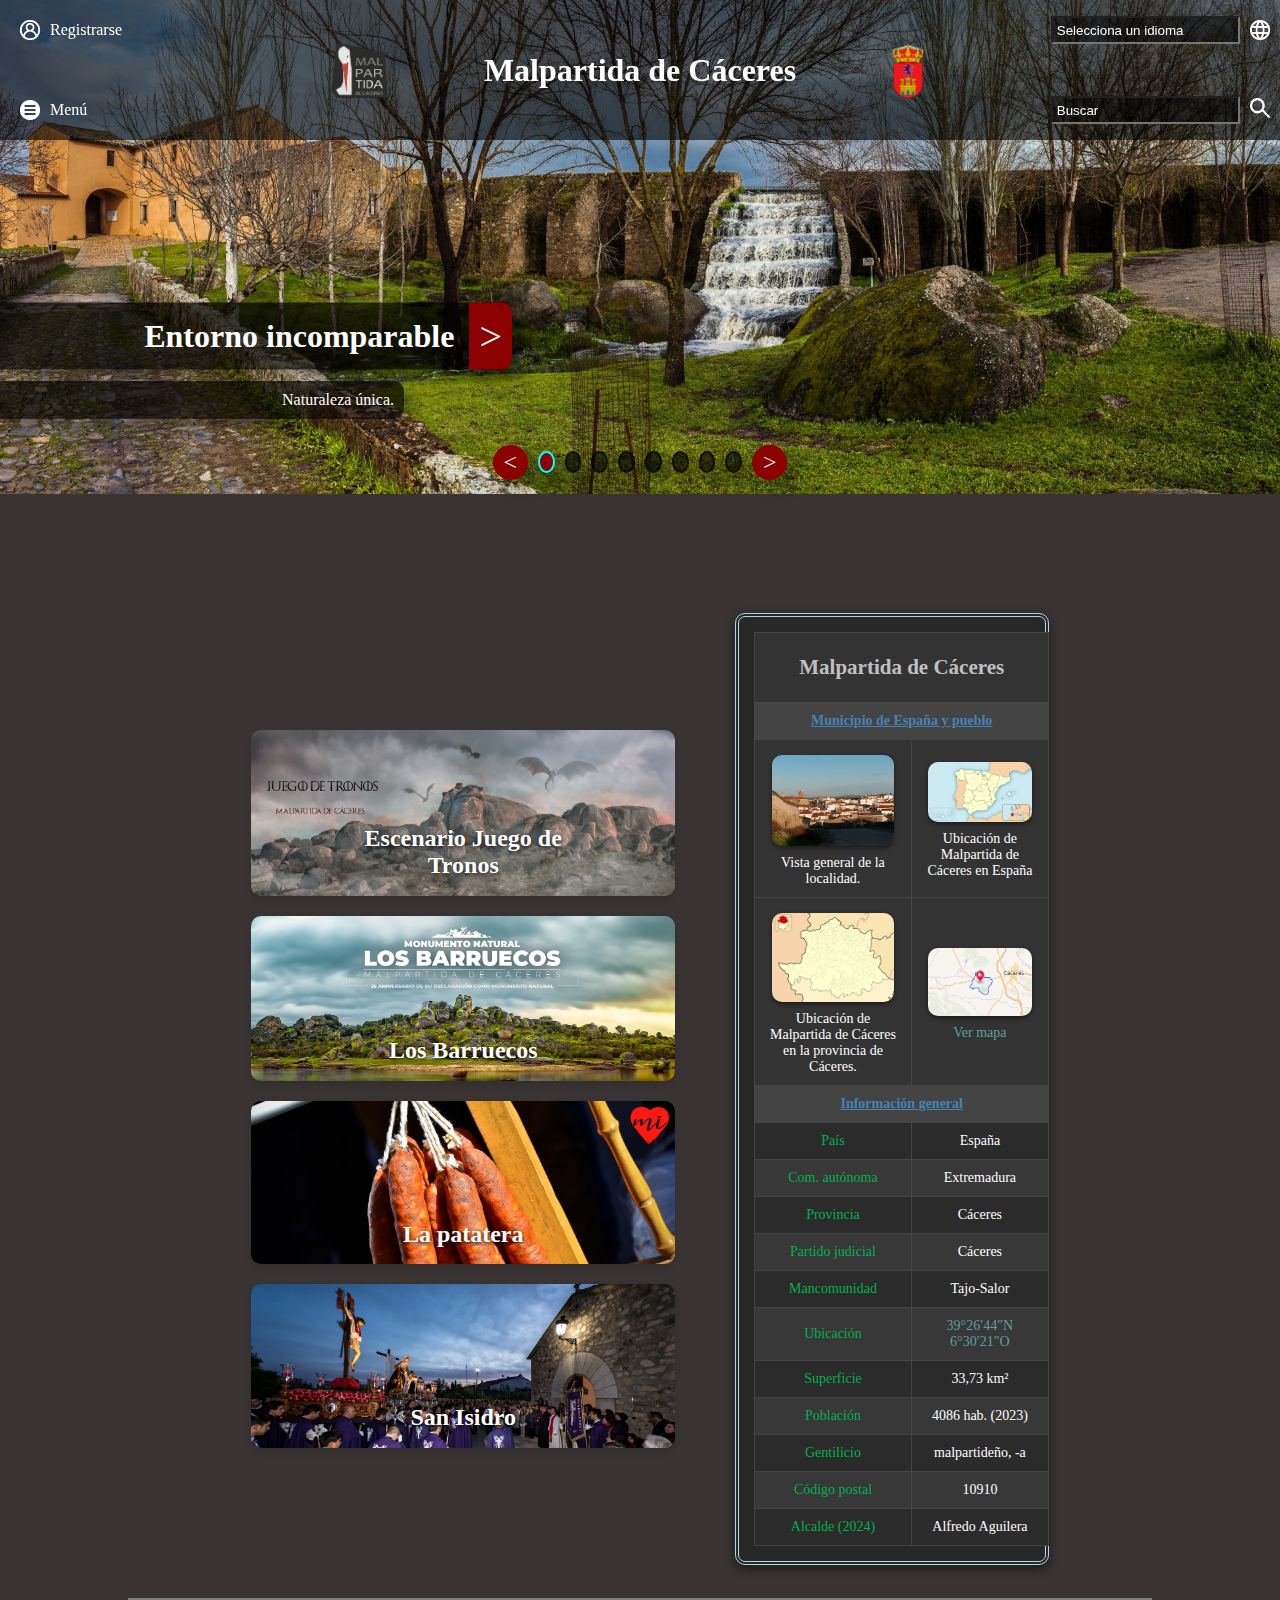
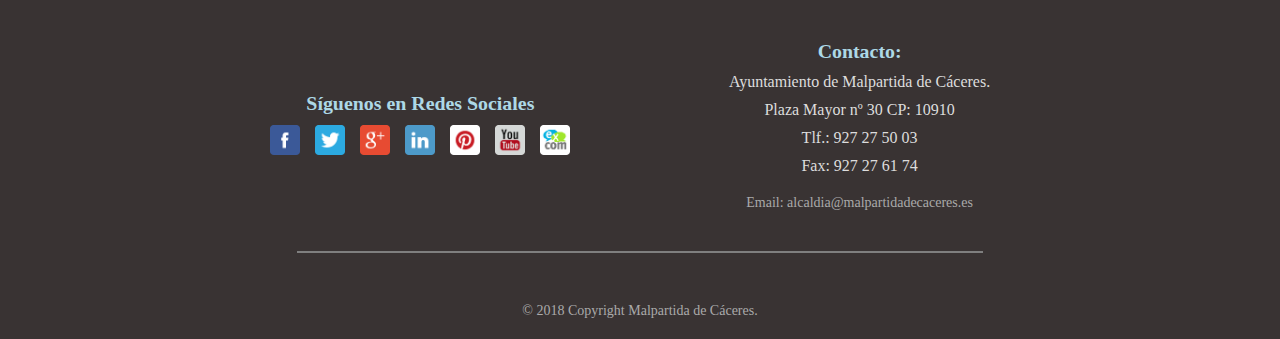
==== html/index.html @ d03bfc74 "Página-Web-DIW" ====
<!DOCTYPE html>
<html lang="it">

<head>
    <!-- Metadatos y configuración básica -->
    <meta charset="UTF-8" name="viewport" content="width=device-width, initial-scale=1.0">
    <title>Malpartida de Cáceres</title>

    <!-- Icono y estilos -->
    <link rel="icon" type="image/png" href="../imagenes/logo.png">
    <link rel="stylesheet" href="../css/index.css" type="text/css">
    <link rel="stylesheet" href="../css/menu.css" type="text/css">
    <link rel="stylesheet" href="../css/pie.css" type="text/css">
    <!-- Script para gestionar idiomas -->
    <script defer src="idiomas.js"></script>
</head>

<body>

    <!-- Encabezado de la página -->
    <header class="encabezado">

        <!-- Primera parte del encabezado (registro e idiomas) -->
        <div id="encabezadoParte1">
            
            <!-- Sección para el registro o login -->
            <div class="seccion1-1">
                <a>
                    <img src="../imagenes/login.png" alt="login.png" id="icono-login">
                    <span>Registrarse</span>
                </a>
            </div>
            
            <!-- Sección para seleccionar idioma -->
            <div class="seccion1-2">
                <!-- Input para seleccionar el idioma -->
                <input list="idiomas-lista" id="idiomas" placeholder="Selecciona un idioma">
                
                <!-- Lista de idiomas disponibles -->
                <datalist id="idiomas-lista">
                    <option value="Español"></option>
                    <option value="Inglés"></option>
                    <option value="Francés"></option>
                    <option value="Alemán"></option>
                    <option value="Italiano"></option>
                </datalist>

                <!-- Icono representativo del idioma -->
                <label for="idioma-selector" class="seccion1-2">
                    <img src="../imagenes/idioma.png" alt="idioma.png" id="icono-idiomas">
                </label>
            </div>

        </div>

        <!-- Segunda parte del encabezado (logo, título, escudo) -->
        <div id="encabezadoParte2">
            <section class="seccion2-1">
                <!-- Logo de la página -->
                <img id="logo" src="../imagenes/logo.png" alt="logo.png" title="Logo de Malpartida de Cáceres">
            </section>
            <section>
                <!-- Título principal de la página -->
                <h1>Malpartida de Cáceres</h1>
            </section>
            <section class="seccion2-2">
                <!-- Escudo de la localidad -->
                <img id="escudo" src="../imagenes/escudo.png" alt="escudo.png" title="Escudo de Malpartida de Cáceres">
            </section>
        </div>

        <!-- Tercera parte del encabezado (menú y búsqueda) -->
        <div id="encabezadoParte3">

            <!-- Botón para abrir el menú -->
            <div class="seccion3-1">
                <label for="menu-checkbox">
                    <img src="../imagenes/menu.png" alt="Menú" id="icono-menu"> 
                    <span>Menú</span>
                </label>
            </div>

            <!-- Campo de búsqueda -->
            <div class="seccion3-2">
                <input type="text" id="cuadro-busqueda" placeholder="Buscar">
                <label for="cuadro-busqueda">
                    <img src="../imagenes/lupa.png" alt="lupa.png" id="icono-lupa">
                </label>
            </div>
            
        </div>

        <!-- Checkbox oculto para controlar el estado del menú -->
        <input type="checkbox" id="menu-checkbox" class="menu-checkbox">

        <!-- Submenú de navegación -->
        <nav class="submenu">
            <ul>
                <li>
                    <a class="menu inicio" href="index.html" data-title="Inicio">
                        <span>
                            <span>Inicio</span>
                        </span>
                    </a>
                </li>
                <li>
                    <a class="menu turismo" href="#" data-title="Turismo">
                        <span>
                            <span>Turismo</span>
                        </span>
                    </a>
                    <ul id="submenu">
                        <li><a href="juegoTronos.html">"Juego de tronos"</a></li>
                        <li><a href="losBarruecos.html">"Los Barruecos"</a></li>
                        <li><a href="laPatatera.html">"La pedida de la patatera"</a></li>
                        <li><a href="sanIsidro.html">"San Isidro"</a></li>
                    </ul>
                </li>
                <li>
                    <a class="menu favoritos" href="#" data-title="Favoritos">
                        <span>
                            <span>Favoritos</span>
                        </span>
                    </a>
                </li>
                <li>
                    <a class="menu mapa" href="mapa.html" data-title="Mapa">
                        <span>
                            <span>Mapa</span>
                        </span>
                    </a>
                </li>
                <li>
                    <a class="menu encuesta" href="encuesta.html" data-title="Encuesta">
                        <span>
                            <span>Encuesta</span>
                        </span>
                    </a>
                </li>
            </ul>
        </nav>

    </header>

    <!-- Contenido principal de la página -->
    <main>
        <!-- Carrusel de imágenes -->
        <div class="carrusel">
            <iframe src="carrusel1.html"></iframe>
        </div>

        <div id="contenedor-principal">

            <section class="galeria">

                <div class="galeria-item">
                    <img src="../imagenes/juego_de_tronos1.jpg" alt="Escenario Juego de Tronos">
                    <h3>Escenario Juego de Tronos</h3>
                </div>

                <div class="galeria-item">
                    <img src="../imagenes/carrusel2.jpg" alt="Monumento Natural Los Barruecos">
                    <h3>Los Barruecos</h3>
                </div>

                <div class="galeria-item">
                    <img src="../imagenes/carrusel6.jpg" alt="Museo Vostell Malpartida">
                    <h3>La patatera</h3>
                </div>

                <div class="galeria-item">
                    <img src="../imagenes/san_isidro1.jpg" alt="Plaza de los Paraguas">
                    <h3>San Isidro</h3>
                </div>

            </section>

            <!-- Tabla de información general -->
            <section id="contendor-tabla">

                <table class="tabla">
                    <!-- Encabezado de la tabla con logo y título -->
                    <tr>
                        <td colspan="2">
                            <table>
                                <tr>
                                    <th>		
                                        <img src="../imagenes/logo.png" alt="Imagen" title="Logo de Malpartida de Cáceres">	
                                    </th>
                                    <th>			
                                        <h2>Malpartida de Cáceres</h2>		
                                    </th>
                                    <th >		
                                        <img src="../imagenes/escudo.png" alt="Imagen" title="Escudo de Malpartida de Cáceres">
                                    </th>
                                </tr>
                            </table>
                        </td>
                    </tr>
                    
                    <!-- Título de la tabla -->
                    <tr>
                        <td colspan="2" class="titulos">Municipio de España y pueblo</td>
                    </tr>
                    
                    <!-- Fila con imágenes y descripciones -->
                    <tr>
                        
                        <td>		
                            <img src="../imagenes/imagen1_tabla.jpeg" alt="Imagen" title="Vista general de la localidad.">
                            <p>Vista general de la localidad.</p>	
                        </td>
                                    
                        <td>			
                            <img src="../imagenes/imagen2_tabla.webp" alt="Imagen" title="Vista general de la localidad.">
                            <p >Ubicación de Malpartida de Cáceres en España</p>
                        </td>
                                    
                    </tr>
                    
                    <!-- Fila con mapa y descripción -->
                    <tr>
                        
                        <td>		
                            <img src="../imagenes/imagen3_tabla.png" alt="Imagen" title="Ubicación de Malpartida de Cáceres en la provincia de Cáceres." >
                            <p>Ubicación de Malpartida de Cáceres en la provincia de Cáceres.</p>	
                        </td>
                                    
                        <td>			
                            <a href="https://es.wikipedia.org/wiki/Malpartida_de_C%C3%A1ceres#/map/0" target="_blank">
                                <img src="../imagenes/mapa.png" alt="Imagen" title="Ver mapa">
                            </a>
                            
                            <a href="https://es.wikipedia.org/wiki/Malpartida_de_C%C3%A1ceres#/map/0" target="_blank">
                                <p title="Ver mapa">Ver mapa</p>
                            </a>
                        </td>
                                    
                    </tr>
                    
                    <!-- Información general -->
                    <tr>
                        <td colspan="2" class="titulos">Información general</td>
                    </tr>
                    
                    <!-- Filas con información clave -->
                    <tr>
                        <td>País</td>
                        <td>España</td>			
                    </tr>
                    <tr>
                        <td>Com. autónoma</td>
                        <td> Extremadura</td>
                    </tr>
                    <tr>
                        <td>Provincia</td>
                        <td>Cáceres</td>
                    </tr>
                    <tr>
                        <td>Partido judicial</td>
                        <td>Cáceres</td>
                    </tr>
                    <tr>
                        <td>Mancomunidad</td>
                        <td>Tajo-Salor</td>
                    </tr>
                    <tr>
                        <td>Ubicación</td>
                        <td>
                            <a href="http://tools.wmflabs.org/geohack/geohack.php?language=es&pagename=Malpartida_de_C%C3%A1ceres&params=39.445575_N_-6.5058549_E_type:city" target="_blank">39°26′44″N 6°30′21″O</a>
                        </td>
                    </tr>
                    <tr>
                        <td>Superficie</td>
                        <td>33,73 km²</td>
                    </tr>
                    <tr>
                        <td>Población</td>
                        <td>4086 hab. (2023)</td>
                    </tr>
                    <tr>
                        <td>Gentilicio</td>
                        <td>malpartideño, -a</td>
                    </tr>
                    <tr>
                        <td>Código postal</td>
                        <td>10910</td>
                    </tr>
                    <tr>
                        <td>Alcalde (2024)</td>
                        <td>Alfredo Aguilera</td>
                    </tr>
                    
                </table>

            </section>

        </div>

        <hr>

    </main>

    <footer>

        <div class="redes-sociales">

            <h3>Síguenos en Redes Sociales</h3>

            <nav>
                <a href="https://www.facebook.com/malpartidadecaceres" target="_blank">
                    <img src="../imagenes/boton_facebook.png" alt="Botón de Facebook" title="Dale a Me Guate en Facebook">
                </a>
                <a href="https://twitter.com/Malpartida_cc" target="_blank">
                    <img src="../imagenes/boton_twitter.png" alt="Botón de Twitter" title="Sígueme en Twitter">
                </a>
                <a href="https://plus.google.com/u/0/+MalpartidadeC%C3%A1ceres/posts" target="_blank">
                    <img src="../imagenes/boton_google.png" alt="Botón de Google" title="Añádeme a tus círculos">
                </a>
                <a href="https://www.linkedin.com/in/aytomalpartidadecaceres" target="_blank">
                    <img src="../imagenes/boton_linkedin.png" alt="Botón de Linkedin" title="Contacta conmigo en Linkedin">
                </a>
                <a href="http://www.pinterest.com/malpartidacc/" target="_blank">
                    <img src="../imagenes/boton_pinterest.png" alt="Botón de Pinterest" title="Sígueme en Pinterest">
                </a>
                <a href="http://www.youtube.com/channel/UCp-bf36ZuMCjM9Tm2NIQTvg" target="_blank">
                    <img src="../imagenes/boton_youtube.png" alt="Botón de YouTube" title="Sígueme en YouTube">
                </a>
                <a href="https://www.extremadura.com/perfil-de-malpartida-de-caceres" target="_blank">
                    <img src="../imagenes/boton_extremadura.png" alt="Botón de Extremadura" title="Sígueme en Extremadura.com">
                </a>
            </nav>

        </div>
    
        <div class="contacto">
            <h3>Contacto: </h3>
            <p>Ayuntamiento de Malpartida de Cáceres.</p>
            <p>Plaza Mayor nº 30 CP: 10910</p>
            <p>Tlf.: 927 27 50 03</p>
            <p>Fax: 927 27 61 74</p>
            <p>Email: alcaldia@malpartidadecaceres.es</p>
        </div>
        
        <hr/>
            
        <p>© 2018 Copyright Malpartida de Cáceres.</p>

    </footer>

</body>

</html>
---- css/index.css ----
/* Configuración global para eliminar márgenes y paddings por defecto */
* {
    margin: 0;
    padding: 0;
    box-sizing: border-box; /* Incluye bordes y padding en el tamaño total */
}

/* Estilo general del body */
body {
    /* Fondo de la página (imagen comentada y color de fondo) */
    /*background-image: url(../imagenes/fondo.png);*/
    background-color: #393333; /* Fondo oscuro */
    color: white; /* Texto blanco */
    display: flex; /* Contenedor flexible */
    justify-content: center; /* Centra el contenido horizontalmente */
    flex-wrap: wrap; /* Permite que los elementos se ajusten en filas */
}

/* Estilo para el contenedor del carrusel */
.carrusel {
    max-width: 100%; /* Ocupa todo el ancho disponible */
    height: auto; /* Ajusta automáticamente la altura */
    padding: 0; /* Sin espaciado interno */
    border: none; /* Sin borde */
    z-index: 0; /* Coloca detrás de otros elementos */
}

/* Iframe dentro del carrusel */
.carrusel iframe {
    width: 100%; /* Ocupa todo el ancho disponible */
    max-width: 100vw; /* Evita desbordamientos horizontales */
    height: 600px; /* Altura fija */
    border: none; /* Sin borde */
    margin: 0; /* Sin margen */
    padding: 0; /* Sin espaciado interno */
    display: block; /* Mostrar como bloque */
    object-fit: cover; /* Ajusta el contenido del iframe para cubrir el espacio */
}

/* Contenedor principal que agrupa galería y tabla */
#contenedor-principal {
    display: flex; /* Contenedor flexible */
    justify-content: center; /* Espacio igual entre galería y tabla */
    align-items: center; /* Centrado vertical */
    gap: 40px; /* Espaciado entre los elementos */
    padding: 1%; /* Espaciado interno */
    flex-wrap: wrap; /* Permite reorganizar elementos en pantallas pequeñas */
}

/* Contenedor para la tabla */
#contendor-tabla {
    max-width: 25%; /* La tabla ocupa el 25% del ancho principal */
    background-color: #282828; /* Fondo gris oscuro */
    border: 4px double #ADD8E6; /* Borde doble azul claro */
    border-radius: 10px; /* Bordes redondeados */
    padding: 15px; /* Espaciado interno */
    box-shadow: 0 4px 10px rgba(0, 0, 0, 0.5); /* Sombra para realce */
}

/* Estilo para la tabla */
.tabla {
    width: 100%; /* Ocupa todo el ancho del contenedor */
    border-spacing: 0; /* Sin espacios entre celdas */
    border-collapse: collapse; /* Unir bordes */
    background-color: #333333; /* Fondo oscuro */
    color: #FFFFFF; /* Texto blanco */
    font-size: 14px; /* Tamaño del texto */
    margin-right: 20%; /* Separación lateral */
}

/* Título de la tabla */
.tabla h2 {
    white-space: nowrap; /* Evita que el texto se corte en varias líneas */
    color: #C0C0C0; /* Texto gris claro */
    margin: 0; /* Sin margen */
    text-align: center; /* Centra el título */
}

/* Primera fila de la tabla */
.tabla tr:first-child td table tr th {
    border: none; /* Sin borde en las celdas */
}

/* Imágenes dentro de la tabla */
.tabla img {
    max-width: 90%; /* Reduce ligeramente el tamaño máximo */
    height: auto; /* Ajusta la altura automáticamente */
    border-radius: 5px; /* Bordes redondeados */
    margin: 5px 0; /* Margen superior e inferior */
}

/* Celdas de la tabla */
.tabla th, .tabla td {
    padding: 10px; /* Espaciado interno en celdas */
    border: 1px solid #444; /* Bordes finos y oscuros */
    text-align: center; /* Centra el texto */
}

/* Estilo para títulos dentro de la tabla */
.titulos {
    background-color: #444; /* Fondo gris oscuro */
    font-weight: bold; /* Texto en negrita */
    text-decoration: underline; /* Subraya el texto */
    color: #4682B4; /* Texto azul claro */
    padding: 8px; /* Espaciado interno */
    text-align: center; /* Centra el texto */
}

/* Estilo para encabezados de tabla */
.table-header {
    background-color: #555; /* Fondo ligeramente más oscuro */
    color: white; /* Texto blanco */
}

/* Filas impares entre la 6ª y 16ª fila de la tabla */
table tr:nth-child(odd):nth-child(n+6):nth-child(-n+16) {
    background-color: #383838; /* Fondo gris claro */
}

/* Estilo para filas pares entre la 6ª y 16ª fila de la tabla */
table tr:nth-child(even):nth-child(n+6):nth-child(-n+16) {
    background-color: #2b2b2b; /* Fondo gris oscuro */
}

/* Estilo para la primera celda de las filas entre la 6ª y 16ª fila */
tr:nth-child(n+6):nth-child(-n+16) td:nth-child(1) {
    color: #00B050; /* Texto en verde */
}

/* Estilo general para enlaces dentro de la tabla */
table a {
    color: #5F9EA0; /* Color azul verdoso */
    text-decoration: none; /* Sin subrayado por defecto */
}

/* Estilo para enlaces al pasar el ratón */
table a:hover {
    text-decoration: underline; /* Subrayado en hover */
}

/* Estilo para imágenes dentro de celdas de la tabla */
.tabla td img {
    border-radius: 10px; /* Bordes redondeados */
    box-shadow: 0 2px 4px rgba(0, 0, 0, 0.5); /* Sombra sutil */
}

/* Contenedor de la galería */
.galeria {
    display: grid; /* Configuración en cuadrícula */
    grid-template-columns: repeat(1, 1fr); /* Una sola columna */
    gap: 20px; /* Espacio entre elementos de la cuadrícula */
    max-width: 37%; /* Ocupa el 37% del ancho del contenedor principal */
    padding: 20px; /* Espaciado interno */
}

/* Elementos individuales dentro de la galería */
.galeria-item {
    position: relative; /* Posicionamiento relativo para superponer contenido */
    overflow: hidden; /* Oculta contenido desbordante */
    border-radius: 10px; /* Bordes redondeados */
    box-shadow: 0 4px 6px rgba(0, 0, 0, 0.1); /* Sombra ligera */
    transition: transform 0.3s ease, box-shadow 0.3s ease; /* Transiciones suaves */
}

/* Efecto hover en elementos de la galería */
.galeria-item:hover {
    transform: scale(1.05); /* Aumenta ligeramente el tamaño */
    box-shadow: 0 8px 12px rgba(0, 0, 0, 0.2); /* Sombra más intensa */
}

/* Imágenes dentro de los elementos de la galería */
.galeria-item img {
    width: 100%; /* Ocupa todo el ancho disponible */
    height: auto; /* Ajusta automáticamente la altura */
    display: block; /* Mostrar como bloque */
    transition: opacity 0.3s ease; /* Transición suave para la opacidad */
}

/* Efecto hover en imágenes de la galería */
.galeria-item:hover img {
    opacity: 0.85; /* Reduce ligeramente el brillo */
}

/* Títulos superpuestos dentro de los elementos de la galería */
.galeria-item h3 {
    position: absolute; /* Posicionamiento absoluto dentro del elemento */
    bottom: 10%; /* Ubicación a 10% del borde inferior */
    left: 50%; /* Centra horizontalmente */
    transform: translateX(-50%); /* Ajuste horizontal para centrado */
    color: white; /* Texto blanco */
    font-size: 1.5em; /* Tamaño del texto */
    text-align: center; /* Centra el texto */
    text-shadow: 0 2px 4px rgba(0, 0, 0, 0.8); /* Sombra para mejorar legibilidad */
    pointer-events: none; /* Evita interacción con el texto */
}

/* Responsividad para pantallas medianas (tablets) */
@media (max-width: 1024px) {
    #contenedor-principal {
        flex-direction: column; /* Reorganizar elementos en columna */
        align-items: center; /* Centrar horizontalmente los elementos */
        gap: 20px; /* Reducir el espacio entre elementos */
    }

    .galeria {
        max-width: 80%; /* La galería ocupa el 80% del ancho */
        grid-template-columns: 1fr 1fr; /* Dos columnas para mantener un buen diseño */
        gap: 15px; /* Ajustar el espaciado */
    }

    #contendor-tabla {
        max-width: 50%; /* La tabla ocupa casi todo el ancho */
        margin-bottom: 15px; /* Añadir espacio inferior */
    }

    .tabla {
        font-size: 12px; /* Reducir ligeramente el tamaño del texto en la tabla */
    }

    .tabla h2 {
        font-size: 16px; /* Reducir el tamaño del encabezado */
    }

    .carrusel iframe {
        height: 400px; /* Ajustar la altura del iframe para pantallas medianas */
        object-fit: cover; /* Mantener proporción */
    }

    .galeria-item h3 {
        font-size: 1.2em; /* Reducir el tamaño del texto en los títulos de la galería */
    }
}


/* Responsividad para pantallas pequeñas */
@media (max-width: 768px) {
    #contenedor-principal {
        flex-direction: column; /* Reorganizar elementos en columna */
        align-items: center; /* Centrar horizontalmente los elementos */
    }

    .galeria {
        max-width: 100%; /* La galería ocupa todo el ancho */
        grid-template-columns: 1fr; /* Una sola columna */
    }

    #contendor-tabla {
        max-width: 90%; /* La tabla ocupa todo el ancho */
        margin-bottom: 20px; /* Añadir espacio inferior */
    }

    .carrusel iframe {
        height: 300px; /* Reducir la altura del iframe */
        object-fit: cover; /* Asegurarse de que el contenido se vea bien */
    }

}
---- css/menu.css ----
.encabezado {
    background-color: rgba(0, 0, 0, 0.6); /* Fondo oscuro transparente */
    margin: 0;
    padding: 0;
    width: 100%;
    height: auto;
    box-sizing: border-box;
    padding: 10px;
    color: white;
    position: fixed;
    z-index: 100;
}

#encabezadoParte1, #encabezadoParte2, #encabezadoParte3{
    display: flex;
    justify-content: space-between;
    align-items: center;
    height: 40px;
}

#encabezadoParte2 h1, .seccion2-1, .seccion2-2 {
    
    white-space: nowrap;
    font-size: 2em;
    max-width: 30%;
    text-align: center;

}

.seccion2-1 {
    display: flex;
    justify-content: flex-end;
}

.seccion2-2 {
    display: flex;
    justify-content: flex-start;
}

#encabezadoParte2 section:nth-child(2) {
    padding-left: 2%;
    padding-right: 2%;
    font-family:Cambria, Cochin, Georgia, Times, 'Times New Roman', serif;
}

#icono-login, #icono-idiomas, #icono-menu, #icono-lupa {

    max-width: 20px; /* Ajusta el tamaño de ícono aquí */
    max-height: 20px;

}

.seccion1-2, .seccion3-2 {

    display: flex;
    align-items: center;
    justify-content: right;
    gap: 10px; /* Espaciado entre la imagen y el texto */

}

#idiomas, #cuadro-busqueda {

    background-color: rgba(0, 0, 0, 0.5);
    padding: 2%;
    color: white;

}

#idiomas::placeholder, #cuadro-busqueda::placeholder {

    color: white;

}

.seccion1-1>a, .seccion3-1>label {

    display: flex;
    align-items: center;
    justify-content: left;
    gap: 10px; /* Espaciado entre la imagen y el texto */
    padding: 10px;

}

.seccion1-1:hover, .seccion3-1:hover,
#idiomas:hover, #cuadro-busqueda:hover,
#idiomas:focus, #cuadro-busqueda:focus {

    border: 1px solid  #00FFFF;
    background-color: darkred;
    box-shadow: 0 0 10px #00FFFF; /* Efecto de brillo */

}

#logo {

    max-width: 15%;
    max-height: auto;

}

#escudo {

    max-width: 8.5%;
    max-height: auto;

}

/* Ocultar el checkbox (controlador del menú) */
.menu-checkbox {
    display: none;
}

/* Submenú oculto por defecto */
.submenu {
    display: none;
}

/* Mostrar el submenú cuando el checkbox está marcado */
.menu-checkbox:checked + .submenu {
    display: block;
}

.submenu {

    max-width: 100%; /* Ancho completo del contenedor */
    height: 55px;
    background-color: rgba(0, 0, 0, 0.4); /* Fondo del menú */
    border-radius: 15px; /* Bordes redondeados */
    overflow: hidden; /* Evita desbordamientos */
    margin-top: 1%;
    text-align: center;

}

/* Menú horizontal con transiciones */
/* Formato general de cada item */
.menu {
    display: inline-block;
    position: relative;
    height: auto;
    width: 20%;
    margin-left: 0;
    overflow: hidden;
}

/* Bordes superiores */
.menu.inicio {
    border-top: #b81800 0.4em solid;
}

.menu.turismo {
    border-top: #00a53c 0.4em solid;
}

.menu.favoritos {
    border-top: rgb(0, 94, 255) 0.4em solid;
}

.menu.mapa {
    border-top: #ffc000 0.4em solid;
}

.menu.encuesta {
    border-top: #9600b4 0.4em solid;
}

/* Atributos y transición */
.menu>span {
    display: block;
    position: absolute;
    overflow: hidden;
    left: 0;
    top: 0;
    width: 100%;
    height: 0%;
    transition: 0.5s ease-in-out;
    -webkit-transition: 0.5s ease-in-out;
}

.menu:after,
.menu>span>span {
    display: block;
    text-align: center;
    border-radius: 0em;
    padding: 1em 0em;
    padding-bottom: 1em;
}

.menu:after {
    content: attr(data-title);
    width: 100%;
    color: #fff;
}

.menu>span>span {
    width: 100%;
    color: #fff;
}

.menu.inicio>span>span {
    background: #b81800;
}

.menu.turismo>span>span {
    background: #00a53c;
}

.menu.favoritos>span>span {
    background: rgb(0, 94, 255);
}

.menu.mapa>span>span {
    background: #ffc000;
}

.menu.encuesta>span>span {
    background: #9600b4;
}

/* Lo que pasa con hover */
.menu:hover>span {
    height: 100%;
}

/* Dando formato a lista */
ul {
    list-style-type: none;
    margin: 0;
    padding: 0;
}

li a {
    display: inline;
    float: left;
    text-decoration: none;
    font-family: sans;
}

.verde:hover {
    background: #00a53c; 
}

#submenu {
    left: 20.3%;
    opacity: 0;
    position: absolute;
    top: 30%;
    visibility: hidden;
    z-index: 1;
    width: 19.8%;
}

li:hover ul#submenu {
    opacity: 1;
    top: 95.5%;
    visibility: visible;
}

#submenu li {
    width: 100%;
}

#submenu a:link {
    background: #00a53c;
}

#submenu a:visited {
    background: #9600b4;
}

#submenu a:focus {
    background: #ffc000;
}

#submenu a:hover {
    background: #DF4B05;
}

#submenu a:active {
    background: #b81800;
}

#submenu a {
    background-color: rgba(0, 0, 0, 0.4); /* Fondo del menú */
    text-decoration: none;
    color: white;
    padding: 2%;
    width: 100%;
}
---- css/pie.css ----
/* Estilo principal del footer */
footer {
    max-width: 100%; /* El footer ocupa todo el ancho disponible */
    background-color: #393333; /* Fondo oscuro */
    display: flex; /* Contenedor flexible */
    flex-direction: row; /* Por defecto, los elementos se colocan en fila */
    align-items: center; /* Centrar verticalmente los elementos */
    justify-content: space-between; /* Espaciar elementos hacia los extremos */
    padding: 20px; /* Espaciado interno */
    font-size: 17px; /* Tamaño del texto */
    color: #FFF; /* Color blanco del texto */
    gap: 20px; /* Espaciado entre elementos */
    flex-wrap: wrap; /* Permitir que los elementos se envuelvan en pantallas pequeñas */
}

/* Estilo de los encabezados en el footer */
h3 {
    color: #ADD8E6; /* Color azul claro */
    transition: color 0.3s; /* Transición suave en hover */
    margin: 0%; /* Elimina márgenes */
}

/* Estilo de la sección de redes sociales */
.redes-sociales {
    flex: 1 1 15%; /* Ocupa hasta el 15% del ancho del contenedor */
    display: flex;
    flex-direction: column; /* Elementos en columna */
    align-items: center; /* Centrar elementos horizontalmente */
    text-align: left; /* Texto alineado a la izquierda */
    gap: 10px; /* Espaciado entre los elementos */
}

/* Navegación de las redes sociales */
.redes-sociales nav {
    display: flex;
    flex-wrap: wrap; /* Permitir que los iconos se ajusten en filas */
    gap: 15px; /* Espaciado entre iconos */
}

/* Iconos de redes sociales */
.redes-sociales nav a {
    text-decoration: none; /* Sin subrayado */
}

.redes-sociales img {
    max-width: 30px; /* Tamaño máximo de los iconos */
    height: auto; /* Mantener proporciones */
    transition: transform 0.3s ease; /* Transición suave para hover */
}

/* Efecto hover en iconos */
.redes-sociales img:hover {
    transform: scale(1.1); /* Aumenta ligeramente el tamaño */
}

/* Estilo de la sección de contacto */
.contacto {
    flex: 1 1 15%; /* Ocupa hasta el 15% del ancho del contenedor */
    display: flex;
    flex-direction: column; /* Elementos en columna */
    align-items: center; /* Centrar horizontalmente */
    text-align: center; /* Texto centrado */
    gap: 10px; /* Espaciado entre elementos */
    margin: auto; /* Centrar en el eje principal */
}

/* Texto dentro de la sección de contacto */
.contacto p {
    font-size: 16px; /* Tamaño de fuente */
    color: #DDD; /* Color gris claro */
    padding: 0;
    margin: 0;
}

/* Separador horizontal */
hr {
    width: 80%; /* Ancho del separador */
    margin: 20px auto; /* Centrar y dar espacio vertical */
    border: 1px solid #7F7F7F; /* Color y grosor del separador */
}

/* Última línea del footer */
footer p:last-child {
    flex: 1 1 20%; /* Ocupa hasta el 20% del ancho */
    align-items: center;
    text-align: center;
    justify-content: center;
    font-size: 14px; /* Tamaño más pequeño */
    color: #AAA; /* Color gris claro */
    margin-top: 10px;
}

/* --- Responsividad para pantallas medianas (máximo 1024px) --- */
@media (max-width: 1024px) {
    footer {
        flex-direction: column; /* Coloca elementos en columna */
        align-items: center; /* Centra elementos horizontalmente */
        gap: 30px; /* Aumenta el espacio entre secciones */
    }

    .redes-sociales, .contacto {
        flex: 1 1 100%; /* Ocupan todo el ancho del contenedor */
        text-align: center; /* Centrar texto */
    }

    .redes-sociales nav {
        justify-content: center; /* Centrar los iconos horizontalmente */
    }

    .contacto p {
        font-size: 15px; /* Reducir tamaño del texto */
    }

    hr {
        width: 90%; /* Ampliar el ancho del separador */
    }
}

/* --- Responsividad para pantallas pequeñas (máximo 768px) --- */
@media (max-width: 768px) {
    footer {
        flex-direction: column; /* Apila elementos en columna */
        align-items: center; /* Centrar horizontalmente */
        gap: 20px; /* Reducir espacio entre elementos */
    }

    .redes-sociales, .contacto {
        flex: 1 1 100%; /* Usar todo el ancho disponible */
        align-items: center; /* Centrar elementos */
        text-align: center; /* Centrar texto */
    }

    .redes-sociales nav {
        justify-content: center; /* Centrar iconos de redes sociales */
    }

    .redes-sociales img {
        max-width: 40px; /* Aumentar ligeramente el tamaño de iconos */
    }

    .contacto p {
        font-size: 14px; /* Reducir tamaño del texto */
    }

    hr {
        width: 95%; /* Ampliar el ancho del separador */
    }
}
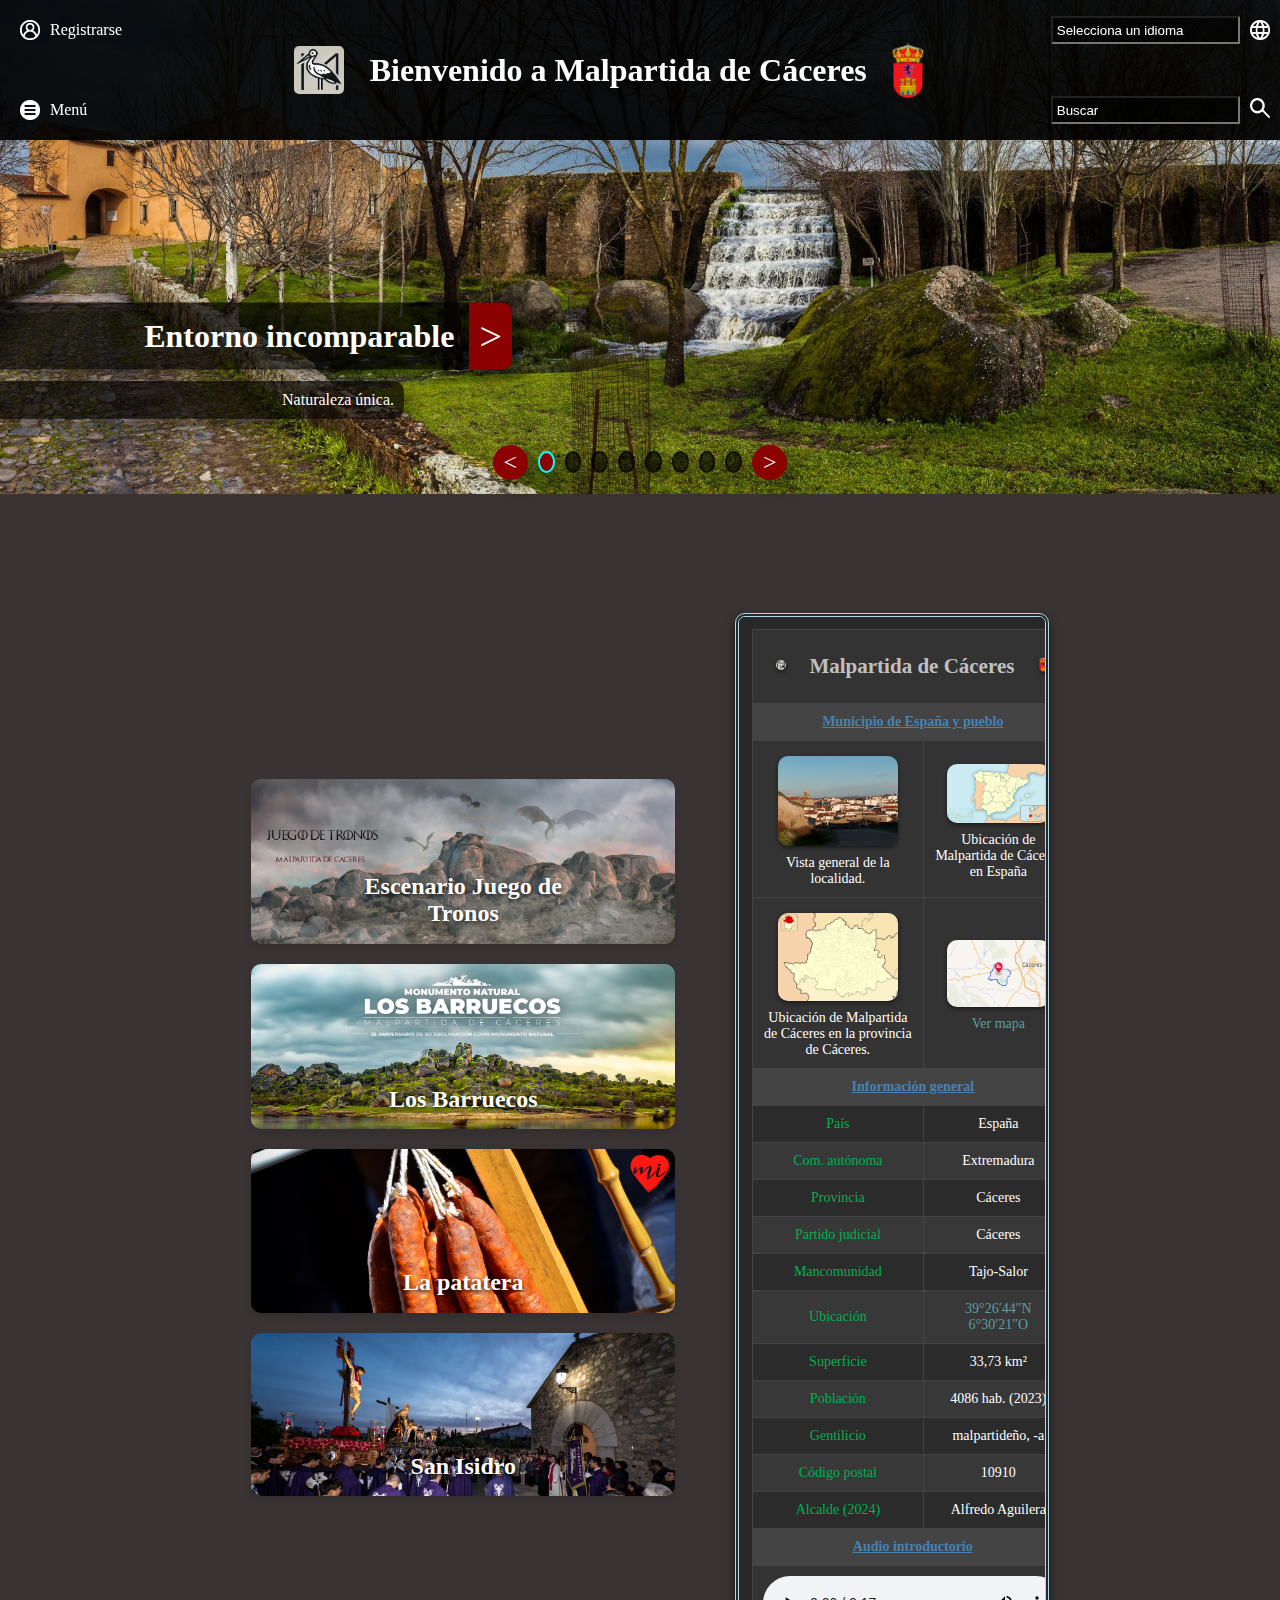
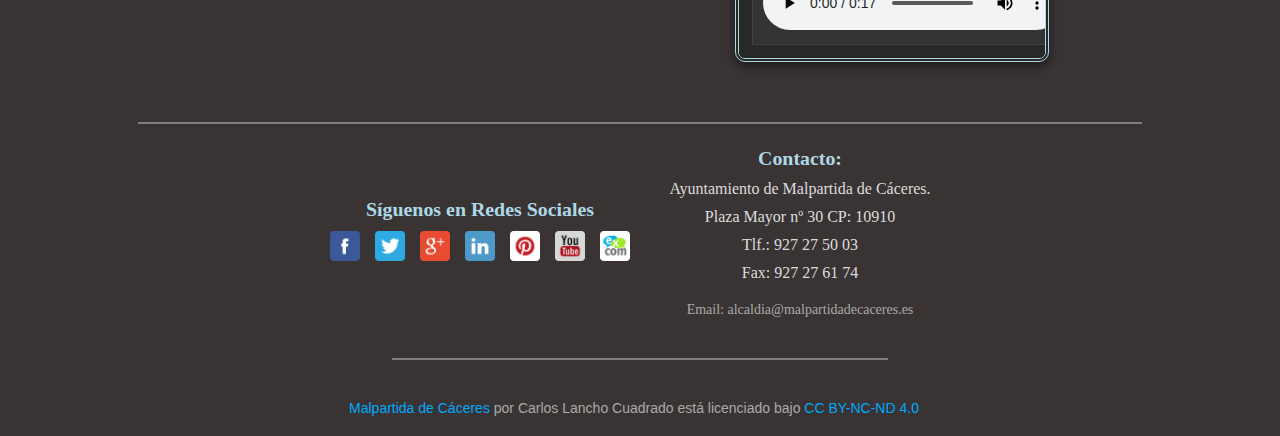
==== commit d44d2115: "Añadido nuevo diseño en la página principal" ====
--- a/html/index.html
+++ b/html/index.html
@@ -1,5 +1,5 @@
 <!DOCTYPE html>
-<html lang="it">
+<html lang="es">
 
 <head>
     <!-- Metadatos y configuración básica -->
@@ -7,140 +7,133 @@
     <title>Malpartida de Cáceres</title>
 
     <!-- Icono y estilos -->
-    <link rel="icon" type="image/png" href="../imagenes/logo.png">
+    <link rel="icon" type="image/x-icon" href="../imagenes/favicon.ico">
     <link rel="stylesheet" href="../css/index.css" type="text/css">
     <link rel="stylesheet" href="../css/menu.css" type="text/css">
     <link rel="stylesheet" href="../css/pie.css" type="text/css">
     <!-- Script para gestionar idiomas -->
-    <script defer src="idiomas.js"></script>
+    <script defer src="../js/idiomas.js"></script>
+
+    <script src="../js/busqueda.js"></script>
 </head>
 
 <body>
 
     <!-- Encabezado de la página -->
     <header class="encabezado">
-
-        <!-- Primera parte del encabezado (registro e idiomas) -->
+        <!-- Primera parte del encabezado: Login y selector de idioma -->
         <div id="encabezadoParte1">
-            
-            <!-- Sección para el registro o login -->
             <div class="seccion1-1">
+                <!-- Botón de login -->
                 <a>
                     <img src="../imagenes/login.png" alt="login.png" id="icono-login">
-                    <span>Registrarse</span>
+                    <span data-translate="registrarse">Registrarse</span>
                 </a>
             </div>
-            
-            <!-- Sección para seleccionar idioma -->
             <div class="seccion1-2">
-                <!-- Input para seleccionar el idioma -->
-                <input list="idiomas-lista" id="idiomas" placeholder="Selecciona un idioma">
-                
-                <!-- Lista de idiomas disponibles -->
+                <!-- Selector de idioma con datalist -->
+                <input list="idiomas-lista" id="idiomas" placeholder="Selecciona un idioma" data-translate="selecciona_idioma">
                 <datalist id="idiomas-lista">
                     <option value="Español"></option>
                     <option value="Inglés"></option>
                     <option value="Francés"></option>
-                    <option value="Alemán"></option>
-                    <option value="Italiano"></option>
                 </datalist>
-
-                <!-- Icono representativo del idioma -->
                 <label for="idioma-selector" class="seccion1-2">
                     <img src="../imagenes/idioma.png" alt="idioma.png" id="icono-idiomas">
                 </label>
             </div>
-
-        </div>
-
-        <!-- Segunda parte del encabezado (logo, título, escudo) -->
+        </div>
+    
+        <!-- Segunda parte del encabezado: Logo, título y escudo -->
         <div id="encabezadoParte2">
             <section class="seccion2-1">
-                <!-- Logo de la página -->
-                <img id="logo" src="../imagenes/logo.png" alt="logo.png" title="Logo de Malpartida de Cáceres">
+                <!-- Logo de Malpartida de Cáceres -->
+                <img id="logo" src="../imagenes/Logotipo2.jpg" alt="logo.png" title="Logo de Malpartida de Cáceres">
             </section>
             <section>
-                <!-- Título principal de la página -->
-                <h1>Malpartida de Cáceres</h1>
+                <!-- Título principal del sitio -->
+                <h1 data-translate="bienvenido">Bienvenido a Malpartida de Cáceres</h1>
             </section>
             <section class="seccion2-2">
-                <!-- Escudo de la localidad -->
+                <!-- Escudo del municipio -->
                 <img id="escudo" src="../imagenes/escudo.png" alt="escudo.png" title="Escudo de Malpartida de Cáceres">
             </section>
         </div>
-
-        <!-- Tercera parte del encabezado (menú y búsqueda) -->
+    
+        <!-- Tercera parte del encabezado: Menú y búsqueda -->
         <div id="encabezadoParte3">
-
-            <!-- Botón para abrir el menú -->
             <div class="seccion3-1">
+                <!-- Icono y botón del menú desplegable -->
                 <label for="menu-checkbox">
-                    <img src="../imagenes/menu.png" alt="Menú" id="icono-menu"> 
-                    <span>Menú</span>
+                    <img src="../imagenes/menu.png" alt="Menú" id="icono-menu">
+                    <span data-translate="menu">Menú</span>
                 </label>
             </div>
-
-            <!-- Campo de búsqueda -->
             <div class="seccion3-2">
-                <input type="text" id="cuadro-busqueda" placeholder="Buscar">
+                <!-- Cuadro de búsqueda -->
+                <input type="text" id="cuadro-busqueda" placeholder="Buscar" data-translate="buscar">
                 <label for="cuadro-busqueda">
                     <img src="../imagenes/lupa.png" alt="lupa.png" id="icono-lupa">
                 </label>
             </div>
-            
-        </div>
-
-        <!-- Checkbox oculto para controlar el estado del menú -->
+        </div>
+    
+        <!-- Checkbox oculto para el control del menú desplegable -->
         <input type="checkbox" id="menu-checkbox" class="menu-checkbox">
-
-        <!-- Submenú de navegación -->
+    
+        <!-- Navegación del submenú -->
         <nav class="submenu">
             <ul>
+                <!-- Enlace al inicio -->
                 <li>
                     <a class="menu inicio" href="index.html" data-title="Inicio">
                         <span>
-                            <span>Inicio</span>
+                            <span data-translate="inicio">Inicio</span>
                         </span>
                     </a>
                 </li>
+                <!-- Enlace al turismo con submenú -->
                 <li>
                     <a class="menu turismo" href="#" data-title="Turismo">
                         <span>
-                            <span>Turismo</span>
+                            <span data-translate="turismo">Turismo</span>
                         </span>
                     </a>
                     <ul id="submenu">
-                        <li><a href="juegoTronos.html">"Juego de tronos"</a></li>
-                        <li><a href="losBarruecos.html">"Los Barruecos"</a></li>
-                        <li><a href="laPatatera.html">"La pedida de la patatera"</a></li>
-                        <li><a href="sanIsidro.html">"San Isidro"</a></li>
+                        <li><a href="juegoTronos.html" data-translate="juego_tronos_titulo">"Juego de Tronos"</a></li>
+                        <li><a href="losBarruecos.html" data-translate="los_barruecos_titulo">"Los Barruecos"</a></li>
+                        <li><a href="laPatatera.html" data-translate="la_patatera_titulo">"La pedida de la patatera"</a></li>
+                        <li><a href="sanIsidro.html" data-translate="san_isidro_titulo">"San Isidro"</a></li>
                     </ul>
                 </li>
+                <!-- Enlace a favoritos -->
                 <li>
                     <a class="menu favoritos" href="#" data-title="Favoritos">
                         <span>
-                            <span>Favoritos</span>
+                            <span data-translate="favoritos">Favoritos</span>
                         </span>
                     </a>
                 </li>
+                <!-- Enlace al mapa -->
                 <li>
                     <a class="menu mapa" href="mapa.html" data-title="Mapa">
                         <span>
-                            <span>Mapa</span>
+                            <span data-translate="mapa">Mapa</span>
                         </span>
                     </a>
                 </li>
+                <!-- Enlace a la encuesta -->
                 <li>
                     <a class="menu encuesta" href="encuesta.html" data-title="Encuesta">
                         <span>
-                            <span>Encuesta</span>
+                            <span data-translate="encuesta">Encuesta</span>
                         </span>
                     </a>
                 </li>
             </ul>
         </nav>
-
     </header>
+    
 
     <!-- Contenido principal de la página -->
     <main>
@@ -151,32 +144,45 @@
 
         <div id="contenedor-principal">
 
+            <!-- Galería de imágenes destacadas -->
             <section class="galeria">
 
+                <!-- Item 1: Escenario Juego de Tronos -->
                 <div class="galeria-item">
-                    <img src="../imagenes/juego_de_tronos1.jpg" alt="Escenario Juego de Tronos">
-                    <h3>Escenario Juego de Tronos</h3>
+                    <a href="juegoTronos.html">
+                        <img src="../imagenes/juego_de_tronos1.jpg" alt="Escenario Juego de Tronos">
+                        <h3 data-translate="galeria_tronos">Escenario Juego de Tronos</h3>
+                    </a>
                 </div>
 
+                <!-- Item 2: Los Barruecos -->
                 <div class="galeria-item">
-                    <img src="../imagenes/carrusel2.jpg" alt="Monumento Natural Los Barruecos">
-                    <h3>Los Barruecos</h3>
+                    <a href="losBarruecos.html">
+                        <img src="../imagenes/carrusel2.jpg" alt="Monumento Natural Los Barruecos">
+                        <h3 data-translate="galeria_barruecos">Los Barruecos</h3>
+                    </a>
                 </div>
 
+                <!-- Item 3: La Patatera -->
                 <div class="galeria-item">
-                    <img src="../imagenes/carrusel6.jpg" alt="Museo Vostell Malpartida">
-                    <h3>La patatera</h3>
+                    <a href="laPatatera.html">
+                        <img src="../imagenes/carrusel6.jpg" alt="Museo Vostell Malpartida">
+                        <h3 data-translate="galeria_patatera">La patatera</h3>
+                    </a>
                 </div>
 
+                <!-- Item 4: San Isidro -->
                 <div class="galeria-item">
-                    <img src="../imagenes/san_isidro1.jpg" alt="Plaza de los Paraguas">
-                    <h3>San Isidro</h3>
+                    <a href="sanIsidro.html">
+                        <img src="../imagenes/san_isidro1.jpg" alt="Plaza de los Paraguas">
+                        <h3 data-translate="galeria_isidro">San Isidro</h3>
+                    </a>
                 </div>
 
             </section>
 
             <!-- Tabla de información general -->
-            <section id="contendor-tabla">
+            <div id="contendor-tabla" class="localscroll">
 
                 <table class="tabla">
                     <!-- Encabezado de la tabla con logo y título -->
@@ -184,168 +190,211 @@
                         <td colspan="2">
                             <table>
                                 <tr>
-                                    <th>		
-                                        <img src="../imagenes/logo.png" alt="Imagen" title="Logo de Malpartida de Cáceres">	
+                                    <th>
+                                        <!-- Logo de Malpartida de Cáceres -->
+                                        <img class="logotipo_tabla" src="../imagenes/Logotipo2.jpg" alt="Imagen" title="Logo de Malpartida de Cáceres">
                                     </th>
-                                    <th>			
-                                        <h2>Malpartida de Cáceres</h2>		
+                                    <th>
+                                        <!-- Título principal -->
+                                        <h2 data-translate="titulo_tabla">Malpartida de Cáceres</h2>
                                     </th>
-                                    <th >		
-                                        <img src="../imagenes/escudo.png" alt="Imagen" title="Escudo de Malpartida de Cáceres">
+                                    <th>
+                                        <!-- Escudo del municipio -->
+                                        <img class="escudo_tabla" src="../imagenes/escudo.png" alt="Imagen" title="Escudo de Malpartida de Cáceres">
                                     </th>
                                 </tr>
                             </table>
                         </td>
                     </tr>
-                    
+
                     <!-- Título de la tabla -->
                     <tr>
-                        <td colspan="2" class="titulos">Municipio de España y pueblo</td>
-                    </tr>
-                    
+                        <td colspan="2" class="titulos" data-translate="municipio_titulo">Municipio de España y pueblo</td>
+                    </tr>
+
                     <!-- Fila con imágenes y descripciones -->
                     <tr>
-                        
-                        <td>		
+                        <td>
+                            <!-- Imagen y descripción 1 -->
                             <img src="../imagenes/imagen1_tabla.jpeg" alt="Imagen" title="Vista general de la localidad.">
-                            <p>Vista general de la localidad.</p>	
-                        </td>
-                                    
-                        <td>			
+                            <p data-translate="vista_general">Vista general de la localidad.</p>
+                        </td>
+                        <td>
+                            <!-- Imagen y descripción 2 -->
                             <img src="../imagenes/imagen2_tabla.webp" alt="Imagen" title="Vista general de la localidad.">
-                            <p >Ubicación de Malpartida de Cáceres en España</p>
-                        </td>
-                                    
-                    </tr>
-                    
+                            <p data-translate="ubicacion_espana">Ubicación de Malpartida de Cáceres en España</p>
+                        </td>
+                    </tr>
+
                     <!-- Fila con mapa y descripción -->
                     <tr>
-                        
-                        <td>		
-                            <img src="../imagenes/imagen3_tabla.png" alt="Imagen" title="Ubicación de Malpartida de Cáceres en la provincia de Cáceres." >
-                            <p>Ubicación de Malpartida de Cáceres en la provincia de Cáceres.</p>	
-                        </td>
-                                    
-                        <td>			
+                        <td>
+                            <!-- Imagen y descripción 3 -->
+                            <img src="../imagenes/imagen3_tabla.png" alt="Imagen" title="Ubicación de Malpartida de Cáceres en la provincia de Cáceres.">
+                            <p data-translate="ubicacion_provincia">Ubicación de Malpartida de Cáceres en la provincia de Cáceres.</p>
+                        </td>
+                        <td>
+                            <!-- Enlaces al mapa -->
                             <a href="https://es.wikipedia.org/wiki/Malpartida_de_C%C3%A1ceres#/map/0" target="_blank">
                                 <img src="../imagenes/mapa.png" alt="Imagen" title="Ver mapa">
                             </a>
-                            
                             <a href="https://es.wikipedia.org/wiki/Malpartida_de_C%C3%A1ceres#/map/0" target="_blank">
-                                <p title="Ver mapa">Ver mapa</p>
+                                <p data-translate="ver_mapa" title="Ver mapa">Ver mapa</p>
                             </a>
                         </td>
-                                    
-                    </tr>
-                    
+                    </tr>
+
                     <!-- Información general -->
                     <tr>
-                        <td colspan="2" class="titulos">Información general</td>
-                    </tr>
-                    
+                        <td colspan="2" class="titulos" data-translate="informacion_general">Información general</td>
+                    </tr>
+
                     <!-- Filas con información clave -->
                     <tr>
-                        <td>País</td>
-                        <td>España</td>			
-                    </tr>
-                    <tr>
-                        <td>Com. autónoma</td>
-                        <td> Extremadura</td>
-                    </tr>
-                    <tr>
-                        <td>Provincia</td>
-                        <td>Cáceres</td>
-                    </tr>
-                    <tr>
-                        <td>Partido judicial</td>
-                        <td>Cáceres</td>
-                    </tr>
-                    <tr>
-                        <td>Mancomunidad</td>
-                        <td>Tajo-Salor</td>
-                    </tr>
-                    <tr>
-                        <td>Ubicación</td>
+                        <td data-translate="pais">País</td>
+                        <td data-translate="pais_nombre">España</td>
+                    </tr>
+                    <tr>
+                        <td data-translate="comunidad_autonoma">Com. autónoma</td>
+                        <td data-translate="comunidad_nombre">Extremadura</td>
+                    </tr>
+                    <tr>
+                        <td data-translate="provincia">Provincia</td>
+                        <td data-translate="provincia_nombre">Cáceres</td>
+                    </tr>
+                    <tr>
+                        <td data-translate="partido_judicial">Partido judicial</td>
+                        <td data-translate="partido_nombre">Cáceres</td>
+                    </tr>
+                    <tr>
+                        <td data-translate="mancomunidad">Mancomunidad</td>
+                        <td data-translate="mancomunidad_nombre">Tajo-Salor</td>
+                    </tr>
+                    <tr>
+                        <td data-translate="ubicacion">Ubicación</td>
                         <td>
-                            <a href="http://tools.wmflabs.org/geohack/geohack.php?language=es&pagename=Malpartida_de_C%C3%A1ceres&params=39.445575_N_-6.5058549_E_type:city" target="_blank">39°26′44″N 6°30′21″O</a>
-                        </td>
-                    </tr>
-                    <tr>
-                        <td>Superficie</td>
-                        <td>33,73 km²</td>
-                    </tr>
-                    <tr>
-                        <td>Población</td>
-                        <td>4086 hab. (2023)</td>
-                    </tr>
-                    <tr>
-                        <td>Gentilicio</td>
-                        <td>malpartideño, -a</td>
-                    </tr>
-                    <tr>
-                        <td>Código postal</td>
-                        <td>10910</td>
-                    </tr>
-                    <tr>
-                        <td>Alcalde (2024)</td>
-                        <td>Alfredo Aguilera</td>
-                    </tr>
-                    
+                            <a href="http://tools.wmflabs.org/geohack/geohack.php?language=es&pagename=Malpartida_de_C%C3%A1ceres&params=39.445575_N_-6.5058549_E_type:city" target="_blank">
+                                39°26′44″N 6°30′21″O
+                            </a>
+                        </td>
+                    </tr>
+                    <tr>
+                        <td data-translate="superficie">Superficie</td>
+                        <td data-translate="superficie_valor">33,73 km²</td>
+                    </tr>
+                    <tr>
+                        <td data-translate="poblacion">Población</td>
+                        <td data-translate="poblacion_valor">4086 hab. (2023)</td>
+                    </tr>
+                    <tr>
+                        <td data-translate="gentilicio">Gentilicio</td>
+                        <td data-translate="gentilicio_valor">malpartideño, -a</td>
+                    </tr>
+                    <tr>
+                        <td data-translate="codigo_postal">Código postal</td>
+                        <td data-translate="codigo_postal_valor">10910</td>
+                    </tr>
+                    <tr>
+                        <td data-translate="alcalde">Alcalde (2024)</td>
+                        <td data-translate="alcalde_nombre">Alfredo Aguilera</td>
+                    </tr>
+
+                    <tr>
+                        <td colspan="2" class="titulos" data-translate="audio">Audio introductorio</td>
+                    </tr>
+
+                    <tr>
+                        <td colspan="2">
+                            <audio id="audioLocal" controls>
+                                <source src="../audio/Audio.mp3" type="audio/mpeg">
+                                <span data-translate="error_audio">Tu navegador no soporta el audio.</span>
+                            </audio>                            
+                        </td>
+                    </tr>
                 </table>
 
-            </section>
-
-        </div>
-
-        <hr>
+            </div>
+
+            <hr>
 
     </main>
 
+    <!--Pie de la página-->
     <footer>
 
+        <!-- Sección de redes sociales -->
         <div class="redes-sociales">
-
-            <h3>Síguenos en Redes Sociales</h3>
-
+    
+            <!-- Título de la sección de redes sociales -->
+            <h3 data-translate="redes_sociales">Síguenos en Redes Sociales</h3>
+    
+            <!-- Navegación con enlaces a las redes sociales -->
             <nav>
+                <!-- Enlace a Facebook -->
                 <a href="https://www.facebook.com/malpartidadecaceres" target="_blank">
                     <img src="../imagenes/boton_facebook.png" alt="Botón de Facebook" title="Dale a Me Guate en Facebook">
                 </a>
+                <!-- Enlace a Twitter -->
                 <a href="https://twitter.com/Malpartida_cc" target="_blank">
                     <img src="../imagenes/boton_twitter.png" alt="Botón de Twitter" title="Sígueme en Twitter">
                 </a>
+                <!-- Enlace a Google+ -->
                 <a href="https://plus.google.com/u/0/+MalpartidadeC%C3%A1ceres/posts" target="_blank">
                     <img src="../imagenes/boton_google.png" alt="Botón de Google" title="Añádeme a tus círculos">
                 </a>
+                <!-- Enlace a LinkedIn -->
                 <a href="https://www.linkedin.com/in/aytomalpartidadecaceres" target="_blank">
                     <img src="../imagenes/boton_linkedin.png" alt="Botón de Linkedin" title="Contacta conmigo en Linkedin">
                 </a>
+                <!-- Enlace a Pinterest -->
                 <a href="http://www.pinterest.com/malpartidacc/" target="_blank">
                     <img src="../imagenes/boton_pinterest.png" alt="Botón de Pinterest" title="Sígueme en Pinterest">
                 </a>
+                <!-- Enlace a YouTube -->
                 <a href="http://www.youtube.com/channel/UCp-bf36ZuMCjM9Tm2NIQTvg" target="_blank">
                     <img src="../imagenes/boton_youtube.png" alt="Botón de YouTube" title="Sígueme en YouTube">
                 </a>
+                <!-- Enlace a Extremadura.com -->
                 <a href="https://www.extremadura.com/perfil-de-malpartida-de-caceres" target="_blank">
                     <img src="../imagenes/boton_extremadura.png" alt="Botón de Extremadura" title="Sígueme en Extremadura.com">
                 </a>
             </nav>
-
-        </div>
-    
+    
+        </div>
+    
+        <!-- Sección de contacto -->
         <div class="contacto">
-            <h3>Contacto: </h3>
-            <p>Ayuntamiento de Malpartida de Cáceres.</p>
-            <p>Plaza Mayor nº 30 CP: 10910</p>
-            <p>Tlf.: 927 27 50 03</p>
-            <p>Fax: 927 27 61 74</p>
-            <p>Email: alcaldia@malpartidadecaceres.es</p>
+            <!-- Título de la sección de contacto -->
+            <h3 data-translate="contacto">Contacto: </h3>
+            <!-- Información del contacto -->
+            <p data-translate="direccion">Ayuntamiento de Malpartida de Cáceres.</p>
+            <p data-translate="plaza">Plaza Mayor nº 30 CP: 10910</p>
+            <p data-translate="telefono_pie">Tlf.: 927 27 50 03</p>
+            <p data-translate="fax">Fax: 927 27 61 74</p>
+            <p data-translate="email">Email: alcaldia@malpartidadecaceres.es</p>
         </div>
         
+        <!-- Separador horizontal -->
         <hr/>
             
-        <p>© 2018 Copyright Malpartida de Cáceres.</p>
-
+        <!-- Texto de la licencia de creativecommons -->
+         <section class="licencia">
+            <p xmlns:cc="http://creativecommons.org/ns#" xmlns:dct="http://purl.org/dc/terms/"><a property="dct:title"
+                    rel="cc:attributionURL" href="https://clanchoc02.github.io/P-Web-DIW-Carlos-Lancho/html/index.html">Malpartida
+                    de Cáceres</a><span data-translate="licencia1"> por </span><span property="cc:attributionName">Carlos Lancho Cuadrado</span><span data-translate="licencia2">
+                     está licenciado bajo </span><a
+                    href="https://creativecommons.org/licenses/by-nc-nd/4.0/?ref=chooser-v1" target="_blank"
+                    rel="license noopener noreferrer" style="display:inline-block;">CC BY-NC-ND 4.0<img
+                        style="height:22px!important;margin-left:3px;vertical-align:text-bottom;"
+                        src="https://mirrors.creativecommons.org/presskit/icons/cc.svg?ref=chooser-v1" alt=""><img
+                        style="height:22px!important;margin-left:3px;vertical-align:text-bottom;"
+                        src="https://mirrors.creativecommons.org/presskit/icons/by.svg?ref=chooser-v1" alt=""><img
+                        style="height:22px!important;margin-left:3px;vertical-align:text-bottom;"
+                        src="https://mirrors.creativecommons.org/presskit/icons/nc.svg?ref=chooser-v1" alt=""><img
+                        style="height:22px!important;margin-left:3px;vertical-align:text-bottom;"
+                        src="https://mirrors.creativecommons.org/presskit/icons/nd.svg?ref=chooser-v1" alt=""></a></p>
+        
+            </section>
     </footer>
 
 </body>
--- a/css/index.css
+++ b/css/index.css
@@ -9,11 +9,8 @@
 body {
     /* Fondo de la página (imagen comentada y color de fondo) */
     /*background-image: url(../imagenes/fondo.png);*/
-    background-color: #393333; /* Fondo oscuro */
+    background-color: #393333 ; /* Fondo oscuro */
     color: white; /* Texto blanco */
-    display: flex; /* Contenedor flexible */
-    justify-content: center; /* Centra el contenido horizontalmente */
-    flex-wrap: wrap; /* Permite que los elementos se ajusten en filas */
 }
 
 /* Estilo para el contenedor del carrusel */
@@ -47,13 +44,18 @@
     flex-wrap: wrap; /* Permite reorganizar elementos en pantallas pequeñas */
 }
 
+div.localscroll {
+    overflow-x: auto;
+    width: 100%;
+}
+
 /* Contenedor para la tabla */
 #contendor-tabla {
     max-width: 25%; /* La tabla ocupa el 25% del ancho principal */
     background-color: #282828; /* Fondo gris oscuro */
     border: 4px double #ADD8E6; /* Borde doble azul claro */
     border-radius: 10px; /* Bordes redondeados */
-    padding: 15px; /* Espaciado interno */
+    padding: 1%; /* Espaciado interno */
     box-shadow: 0 4px 10px rgba(0, 0, 0, 0.5); /* Sombra para realce */
 }
 
@@ -65,7 +67,6 @@
     background-color: #333333; /* Fondo oscuro */
     color: #FFFFFF; /* Texto blanco */
     font-size: 14px; /* Tamaño del texto */
-    margin-right: 20%; /* Separación lateral */
 }
 
 /* Título de la tabla */
@@ -83,10 +84,14 @@
 
 /* Imágenes dentro de la tabla */
 .tabla img {
-    max-width: 90%; /* Reduce ligeramente el tamaño máximo */
+    max-width: 80%; /* Reduce ligeramente el tamaño máximo */
     height: auto; /* Ajusta la altura automáticamente */
     border-radius: 5px; /* Bordes redondeados */
     margin: 5px 0; /* Margen superior e inferior */
+}
+
+.escudo_tabla {
+    width: 60%;
 }
 
 /* Celdas de la tabla */
@@ -194,6 +199,33 @@
     pointer-events: none; /* Evita interacción con el texto */
 }
 
+#resultados-busqueda {
+    position: absolute;
+    background: #fff;
+    border: 1px solid #ccc;
+    max-height: 200px;
+    overflow-y: auto;
+    width: 200px;
+    z-index: 1000;
+    margin-top: 5px;
+}
+
+#resultados-busqueda ul {
+    list-style: none;
+    padding: 0;
+    margin: 0;
+}
+
+#resultados-busqueda li {
+    padding: 5px;
+    cursor: pointer;
+}
+
+#resultados-busqueda li:hover {
+    background-color: #f0f0f0;
+}
+
+
 /* Responsividad para pantallas medianas (tablets) */
 @media (max-width: 1024px) {
     #contenedor-principal {
@@ -221,6 +253,14 @@
         font-size: 16px; /* Reducir el tamaño del encabezado */
     }
 
+    .logotipo_tabla {
+        width: 70%;
+    }
+    
+    .escudo_tabla {
+        width: 40%;
+    }
+
     .carrusel iframe {
         height: 400px; /* Ajustar la altura del iframe para pantallas medianas */
         object-fit: cover; /* Mantener proporción */
@@ -254,4 +294,12 @@
         object-fit: cover; /* Asegurarse de que el contenido se vea bien */
     }
 
+    .logotipo_tabla {
+        width: 40%;
+    }
+
+    .escudo_tabla {
+        width: 25%;
+    }
+
 }--- a/css/menu.css
+++ b/css/menu.css
@@ -1,5 +1,5 @@
 .encabezado {
-    background-color: rgba(0, 0, 0, 0.6); /* Fondo oscuro transparente */
+    background-color: rgba(0, 0, 0, 0.925); /* Fondo oscuro transparente */
     margin: 0;
     padding: 0;
     width: 100%;
@@ -97,6 +97,7 @@
 
     max-width: 15%;
     max-height: auto;
+    border-radius: 5px; /* Bordes redondeados */
 
 }
 
@@ -288,4 +289,91 @@
     color: white;
     padding: 2%;
     width: 100%;
-}+}
+
+#resultados-busqueda {
+    position: absolute;
+    background: #fff;
+    border: 1px solid #ccc;
+    max-height: 200px;
+    overflow-y: auto;
+    width: 200px;
+    z-index: 1000;
+    margin-top: 5px;
+}
+
+#resultados-busqueda ul {
+    list-style: none;
+    padding: 0;
+    margin: 0;
+}
+
+#resultados-busqueda li {
+    padding: 5px;
+    cursor: pointer;
+}
+
+#resultados-busqueda li:hover {
+    background-color: #f0f0f0;
+}
+
+@media (max-width: 768px) {
+    /* Ocultar el texto original del título */
+    #encabezadoParte2 h1 {
+        visibility: hidden;
+        position: relative;
+    }
+
+    /* Insertar el nuevo título */
+    #encabezadoParte2 h1::after {
+        content: "Malpartida de Cáceres"; /* Nuevo título */
+        visibility: visible;
+        position: absolute;
+        left: 0;
+        top: 0;
+        width: 90%;
+        text-align: center;
+    }
+
+    /* Ocultar imágenes */
+    #escudo {
+        display: none !important;
+    }
+}
+
+/* --- Responsividad para pantallas medianas (máximo 1024px) --- */
+@media (max-width: 1024px) {
+    .encabezado {
+        padding: 10px;
+        text-align: center;
+    }
+
+    #encabezadoParte1, #encabezadoParte2, #encabezadoParte3 {
+        flex-direction: row;
+        justify-content: space-between;
+        align-items: center;
+        height: auto;
+    }
+
+    #encabezadoParte2 h1 {
+        font-size: 2em;
+        max-width: 70%;
+    }
+
+    .seccion1-1, .seccion3-1, .seccion1-2, .seccion3-2 {
+        justify-content: center;
+        text-align: center;
+    }
+
+    #logo {
+        max-width: 25%;
+    }
+
+    #escudo {
+        max-width: 15%;
+    }
+
+    #idiomas, #cuadro-busqueda {
+        width: 60%;
+    }
+}
--- a/css/pie.css
+++ b/css/pie.css
@@ -1,13 +1,14 @@
 /* Estilo principal del footer */
 footer {
-    max-width: 100%; /* El footer ocupa todo el ancho disponible */
+    max-width: 50%; /* El footer ocupa todo el ancho disponible */
     background-color: #393333; /* Fondo oscuro */
     display: flex; /* Contenedor flexible */
     flex-direction: row; /* Por defecto, los elementos se colocan en fila */
     align-items: center; /* Centrar verticalmente los elementos */
     justify-content: space-between; /* Espaciar elementos hacia los extremos */
-    padding: 20px; /* Espaciado interno */
-    font-size: 17px; /* Tamaño del texto */
+    margin: auto;
+    padding: 10px; /* Espaciado interno */
+    font-size: 17px !important; /* Tamaño del texto */
     color: #FFF; /* Color blanco del texto */
     gap: 20px; /* Espaciado entre elementos */
     flex-wrap: wrap; /* Permitir que los elementos se envuelvan en pantallas pequeñas */
@@ -76,6 +77,7 @@
 hr {
     width: 80%; /* Ancho del separador */
     margin: 20px auto; /* Centrar y dar espacio vertical */
+    margin-bottom: 0%;
     border: 1px solid #7F7F7F; /* Color y grosor del separador */
 }
 
@@ -88,6 +90,30 @@
     font-size: 14px; /* Tamaño más pequeño */
     color: #AAA; /* Color gris claro */
     margin-top: 10px;
+}
+
+.licencia {
+    color: #ddd; /* Color del texto */
+    text-align: center;
+    padding: 10px;
+    font-family: Arial, sans-serif;
+    font-size: 14px;
+    margin: auto;
+}
+
+.licencia a {
+    color: #00aaff; /* Color del enlace */
+    text-decoration: none; /* Sin subrayado */
+}
+
+.licencia a:hover {
+    text-decoration: underline; /* Subrayado al pasar el ratón */
+}
+
+.licencia img {
+    height: 20px; /* Ajusta el tamaño de los iconos */
+    margin-left: 5px; /* Espacio entre iconos */
+    vertical-align: middle; /* Alineación con el texto */
 }
 
 /* --- Responsividad para pantallas medianas (máximo 1024px) --- */
